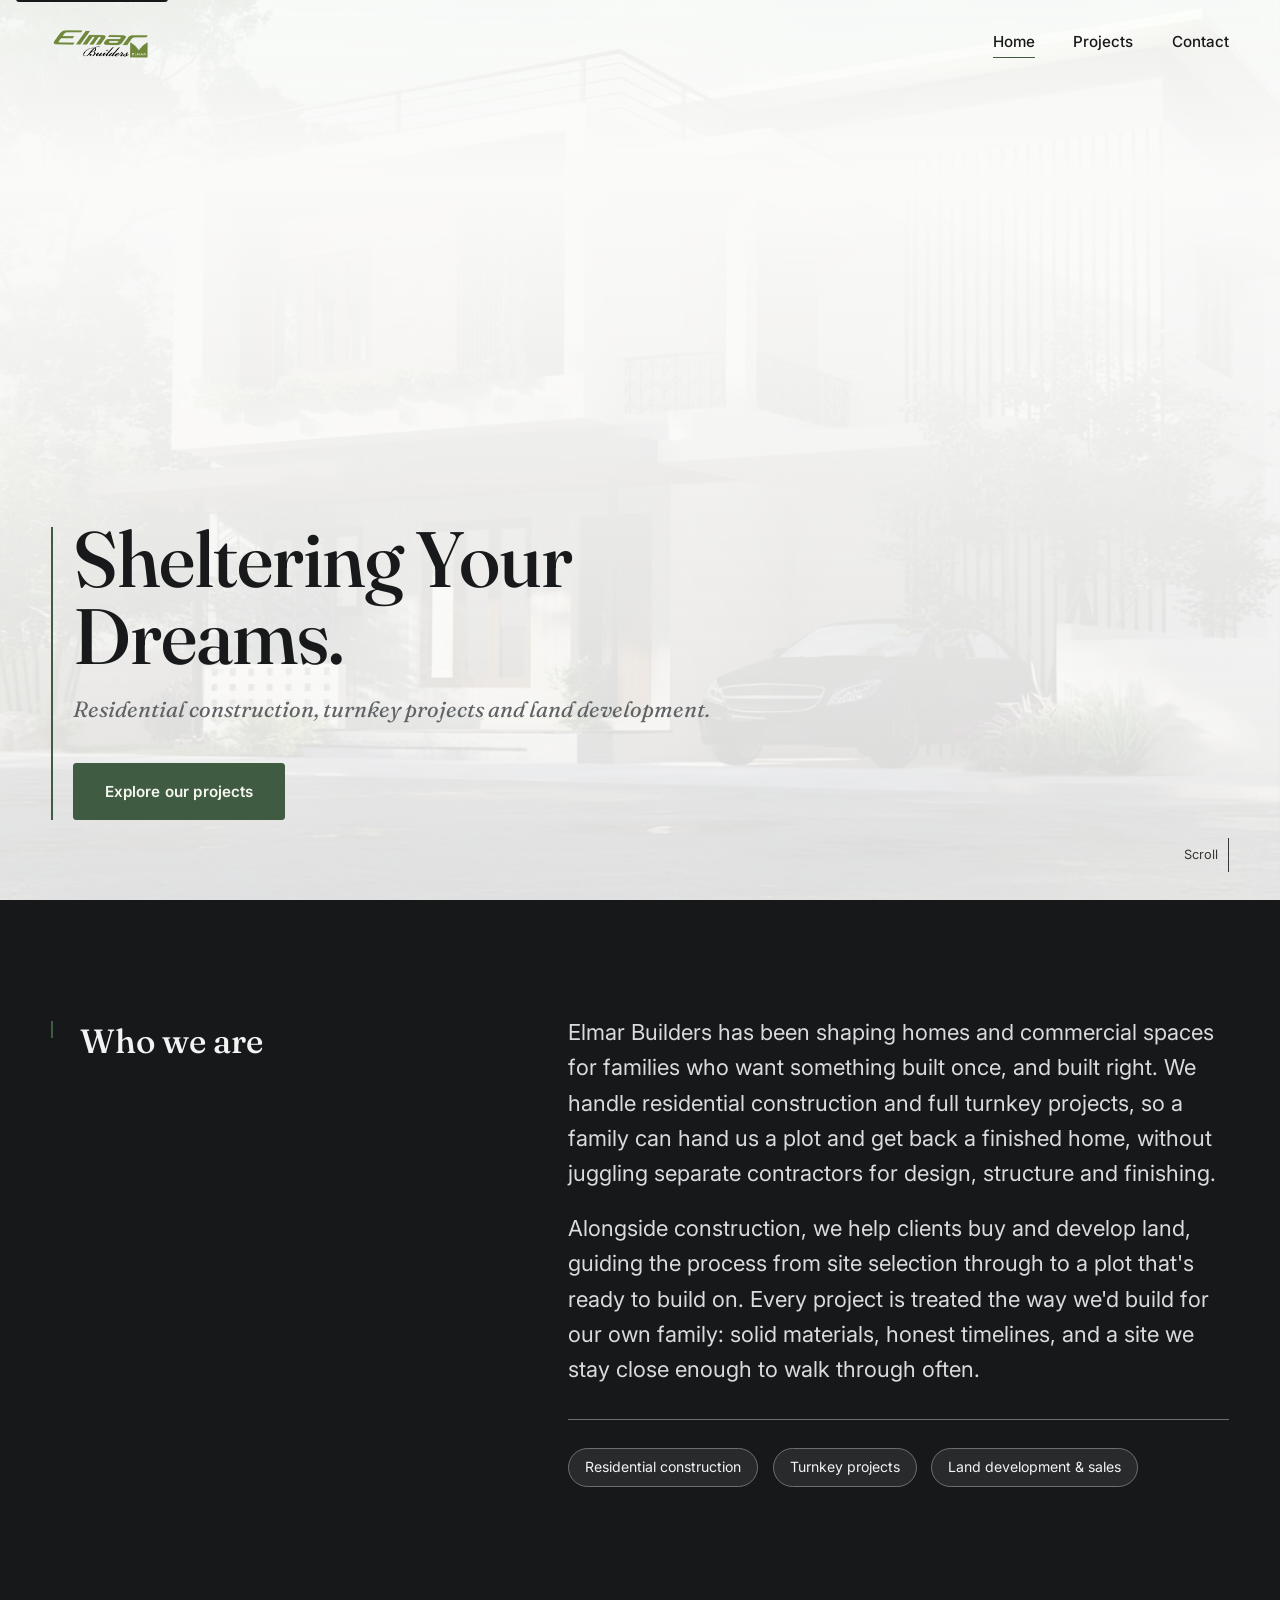
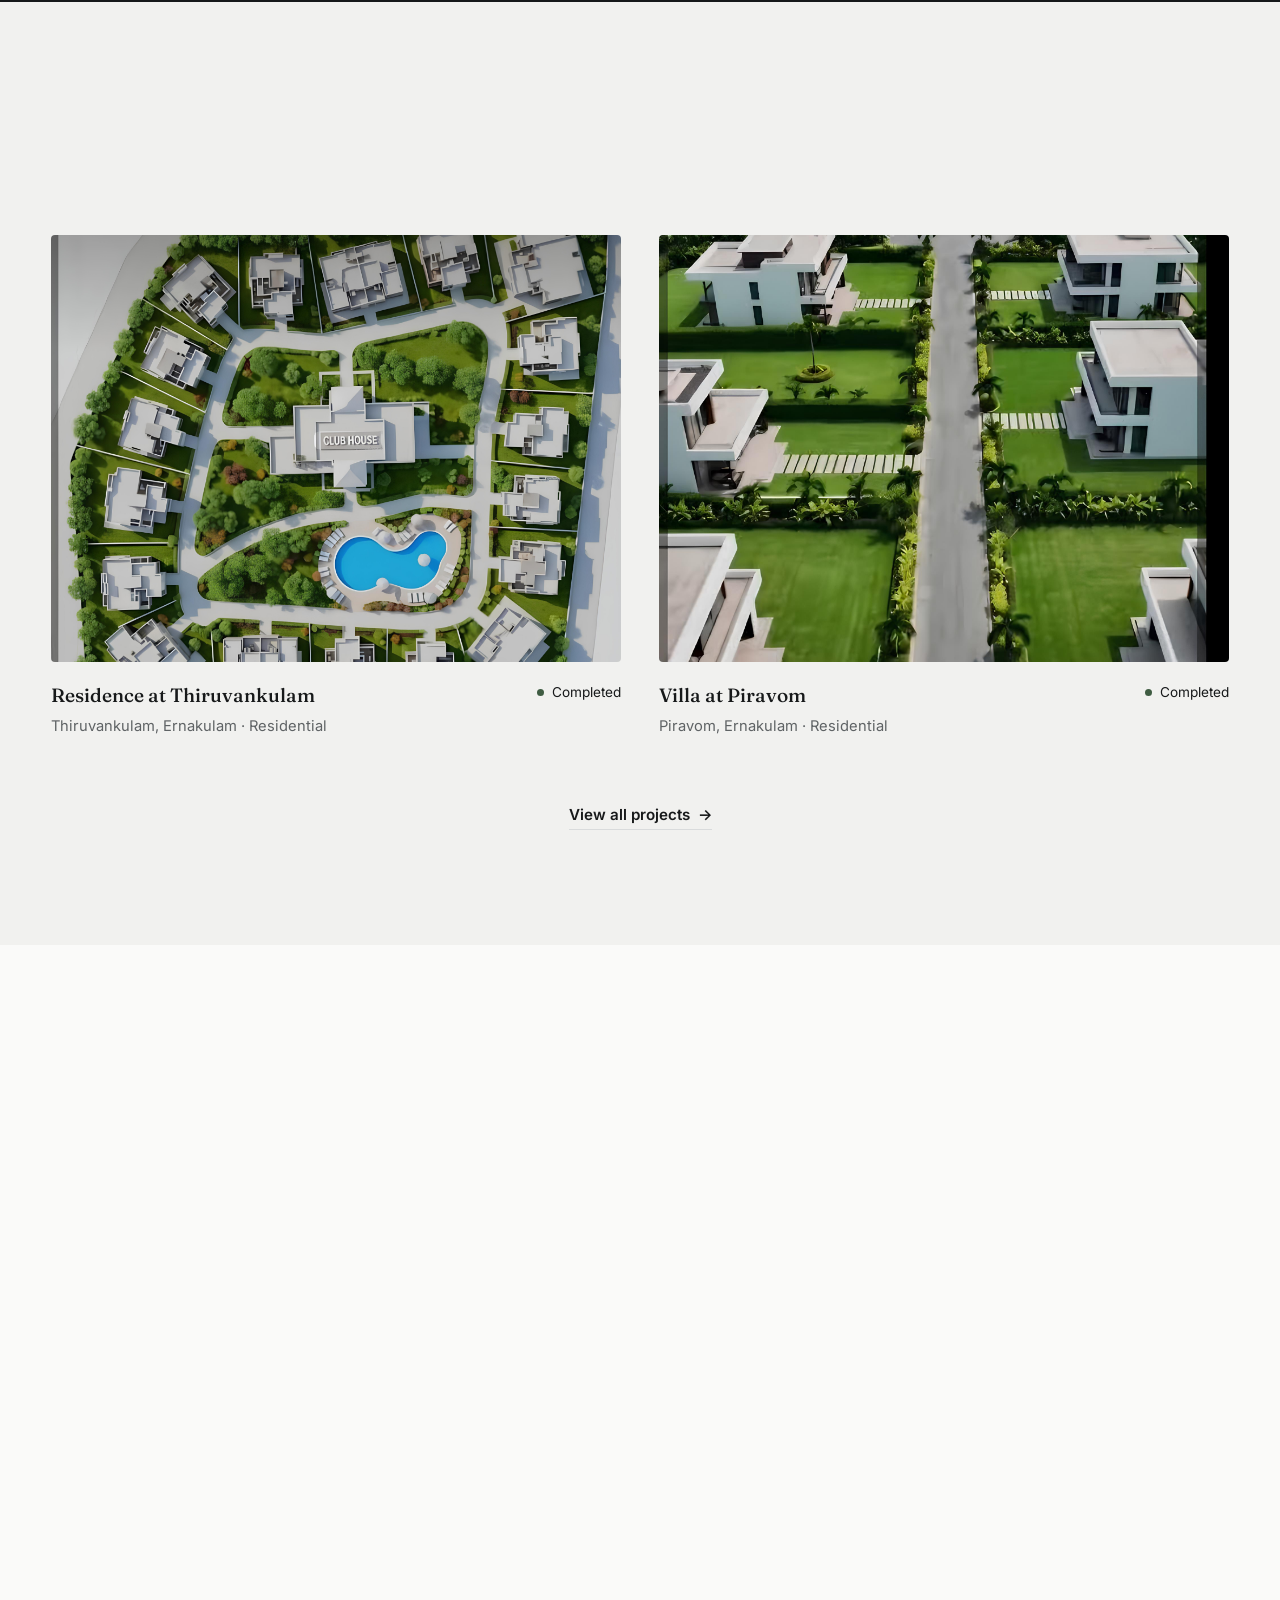
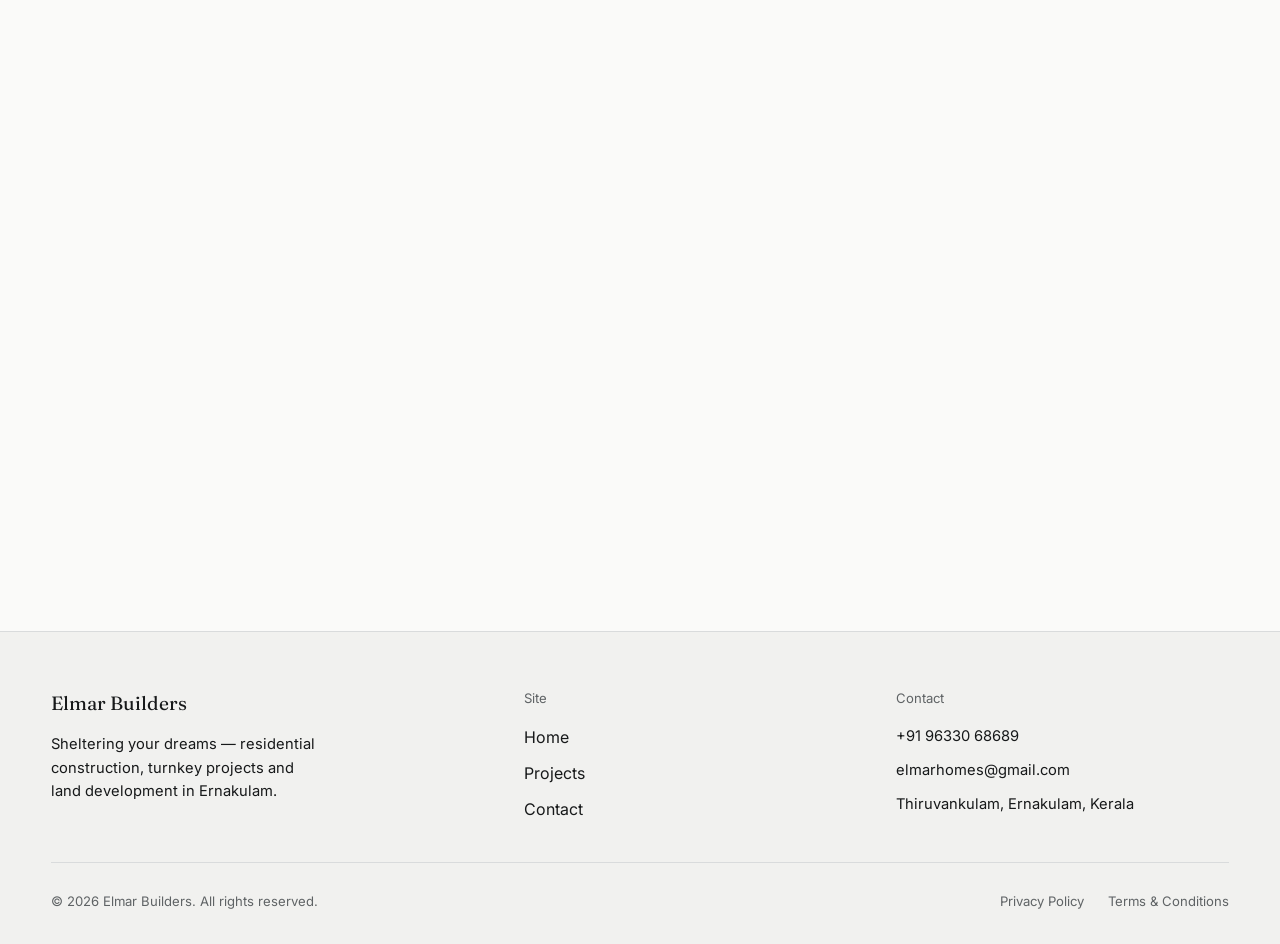
==== program/index.html @ 3931bac2 "automatic back up" ====
<!DOCTYPE html>
<html lang="en">
<head>
<meta charset="UTF-8">
<meta name="viewport" content="width=device-width, initial-scale=1.0">
<title>Elmar Builders — Residential Construction &amp; Land Development, Ernakulam</title>
<meta name="description" content="Elmar Builders designs and builds homes, turnkey projects and land developments around Ernakulam, Kerala. Sheltering your dreams, one project at a time.">
<link rel="canonical" href="https://www.elmarbuilders.com/">

<!-- Open Graph -->
<meta property="og:type" content="website">
<meta property="og:site_name" content="Elmar Builders">
<meta property="og:title" content="Elmar Builders — Residential Construction &amp; Land Development, Ernakulam">
<meta property="og:description" content="Homes, turnkey projects and land development around Ernakulam, Kerala. Sheltering your dreams.">
<meta property="og:image" content="/assets/images/hero/hero-1.jpg">
<meta property="og:url" content="https://www.elmarbuilders.com/">

<link rel="icon" href="/assets/icons/favicon.svg" type="image/svg+xml">
<link rel="apple-touch-icon" href="/assets/icons/favicon.svg">

<link rel="preconnect" href="https://fonts.googleapis.com">
<link rel="preconnect" href="https://fonts.gstatic.com" crossorigin>
<link href="https://fonts.googleapis.com/css2?family=Fraunces:ital,opsz,wght@0,9..144,400;0,9..144,500;0,9..144,600;1,9..144,400;1,9..144,500&family=Inter:wght@400;500;600&display=swap" rel="stylesheet">

<link rel="stylesheet" href="css/style.css">
<script>document.documentElement.classList.add("js");</script>
</head>
<body>

<a class="skip-link" href="#main">Skip to content</a>

<header class="nav" id="siteNav" data-on-image="true">
  <div class="wrap">
    <a class="nav__logo" href="index.html" aria-label="Elmar Builders, home">
      <img src="assets/LOGO-PNG.png" alt="" onerror="this.style.display='none'; this.nextElementSibling.style.display='inline';">
      <span class="nav__logo-fallback" style="display:none;">Elmar Builders</span>
    </a>

    <nav class="nav__links" aria-label="Primary">
      <a href="index.html" aria-current="page">Home</a>
      <a href="projects.html">Projects</a>
      <a href="#contact">Contact</a>
    </nav>

    <button class="nav__toggle" id="navToggle" aria-expanded="false" aria-controls="mobileMenu" aria-label="Open menu">
      <span></span><span></span><span></span>
    </button>
  </div>
</header>

<div class="mobile-menu" id="mobileMenu">
  <nav class="mobile-menu__links" aria-label="Mobile">
    <a href="index.html">Home</a>
    <a href="projects.html">Projects</a>
    <a href="#contact">Contact</a>
  </nav>
  <div class="mobile-menu__contact">
    <span>+91 96330 68689</span>
    <span>elmarhomes@gmail.com</span>
    <span>Thiruvankulam, Ernakulam</span>
  </div>
</div>

<main id="main">

  <section class="hero" id="hero">
    <div class="hero__media">
      <img src="assets/12.jpg" alt="A recently completed Elmar Builders home, exterior view" id="heroImage">
    </div>
    <div class="hero__scrim" aria-hidden="true"></div>

    <div class="hero__content">
      <div class="wrap">
        <div class="hero__row">
          <div class="hero__statement">
            <span class="hero__rule" aria-hidden="true"></span>
            <div>
              <h1 class="hero__headline">Sheltering Your Dreams.</h1>
              <p class="hero__support">Residential construction, turnkey projects and land development.</p>
              <div class="hero__cta" style="margin-top: 2.25rem;">
                <a class="btn btn--primary" href="projects.html">Explore our projects</a>
              </div>
            </div>
          </div>
        </div>
      </div>
    </div>

    <span class="hero__scroll-cue" aria-hidden="true">Scroll</span>
  </section>

  <section class="section section--deep" id="about">
    <div class="wrap about">
      <div class="about__label reveal">
        <span class="section-head__rule" aria-hidden="true"></span>
        <h2>Who we are</h2>
      </div>
      <div class="about__body reveal">
        <p>Elmar Builders has been shaping homes and commercial spaces for families who want something built once, and built right. We handle residential construction and full turnkey projects, so a family can hand us a plot and get back a finished home, without juggling separate contractors for design, structure and finishing.</p>
        <p>Alongside construction, we help clients buy and develop land, guiding the process from site selection through to a plot that's ready to build on. Every project is treated the way we'd build for our own family: solid materials, honest timelines, and a site we stay close enough to walk through often.</p>
        <ul class="about__services">
          <li>Residential construction</li>
          <li>Turnkey projects</li>
          <li>Land development &amp; sales</li>
        </ul>
      </div>
    </div>
  </section>

  <section class="section section--alt" id="featured-projects">
    <div class="wrap">
      <div class="section-head reveal">
        <h2 class="section-title">Our projects</h2>
        <p class="section-kicker">A look at homes projects underway.</p>
      </div>

      <div class="projects-grid" id="featuredProjects">
        <!-- Rendered by js/main.js from js/projects-data.js -->
      </div>

      <div class="projects-foot reveal">
        <a class="link-arrow" href="projects.html">View all projects <span aria-hidden="true">&rarr;</span></a>
      </div>
    </div>
  </section>

  <section class="section" id="team">
    <div class="wrap">
      <div class="section-head reveal">
        <h2 class="section-title">Our team</h2>
        <p class="section-kicker">The people who plan, build and stand behind every project.</p>
      </div>

      <div class="team-grid">
        <div class="team-card reveal">
          <div class="team-card__frame">
            <img src="assets/images/team/founder.jpg" alt="Portrait of the Elmar Builders founder">
          </div>
          <h3 class="team-card__name">Add founder name</h3>
          <p class="team-card__role">Founder &amp; Director</p>
        </div>
        <div class="team-card reveal">
          <div class="team-card__frame">
            <img src="assets/images/team/project-manager.jpg" alt="Portrait of the Elmar Builders project manager">
          </div>
          <h3 class="team-card__name">Add manager name</h3>
          <p class="team-card__role">Project Manager</p>
        </div>
      </div>
    </div>
  </section>

  <section class="section" id="contact">
    <div class="wrap contact">
      <div class="reveal">
        <h2 class="contact__headline">Let's build something together.</h2>
        <p class="contact__lede">Have a project in mind? Tell us about it and we'll get back to you.</p>
        <div class="contact__actions">
          <a class="btn btn--primary" href="tel:+919633068689">Call us</a>
          <a class="btn btn--ghost" href="https://wa.me/919633068689" target="_blank" rel="noopener">WhatsApp</a>
        </div>
      </div>

      <dl class="contact__details reveal">
        <div class="contact__item">
          <dt>Phone</dt>
          <dd><a href="tel:+919633068689">+91 96330 68689</a><br><a href="tel:+919633788278">+91 96337 88278</a></dd>
        </div>
        <div class="contact__item">
          <dt>Email</dt>
          <dd><a href="mailto:elmarhomes@gmail.com">elmarhomes@gmail.com</a></dd>
        </div>
        <div class="contact__item">
          <dt>Office</dt>
          <dd>VI/356 H, 1st Floor, Classic Chambers<br>Thiruvankulam, Ernakulam 682305, Kerala</dd>
        </div>
      </dl>
    </div>
  </section>

</main>

<footer class="footer">
  <div class="wrap">
    <div class="footer__top">
      <div>
        <a class="footer__brand" href="index.html">
          <img src="assets/logo/elmar-builders-logo-light.svg" alt="" onerror="this.style.display='none';">
          Elmar Builders
        </a>
        <p class="footer__tagline">Sheltering your dreams — residential construction, turnkey projects and land development in Ernakulam.</p>
      </div>
      <div>
        <p class="footer__heading">Site</p>
        <nav class="footer__links" aria-label="Footer">
          <a href="index.html">Home</a>
          <a href="projects.html">Projects</a>
          <a href="#contact">Contact</a>
        </nav>
      </div>
      <div>
        <p class="footer__heading">Contact</p>
        <div class="footer__meta">
          <a href="tel:+919633068689">+91 96330 68689</a>
          <a href="mailto:elmarhomes@gmail.com">elmarhomes@gmail.com</a>
          <span>Thiruvankulam, Ernakulam, Kerala</span>
        </div>
      </div>
    </div>

    <div class="footer__bottom">
      <span>&copy; <span id="year">2026</span> Elmar Builders. All rights reserved.</span>
      <div class="footer__legal">
        <a href="#">Privacy Policy</a>
        <a href="#">Terms &amp; Conditions</a>
      </div>
    </div>
  </div>
</footer>

<script src="js/projects-data.js"></script>
<script src="js/main.js"></script>
<script src="js/animations.js"></script>
</body>
</html>
---- program/css/style.css ----
/* ==========================================================================
   Elmar Builders — Stylesheet
   Design tokens: warm-paper / moss-green architectural portfolio
   ========================================================================== */

/* ---- Design tokens ------------------------------------------------------ */
:root {
  /* Colour */
  --paper: #FAFAF9;
  --paper-deep: #F1F1EF;
  --card: #FFFFFF;
  --ink: #17191A;
  --ink-soft: #5F6365;
  --ink-faint: #8A8D8F;
  --moss: #3F5C42;
  --moss-strong: #32492F;
  --moss-deep: #16181A;
  --line: #D9DBDC;
  --line-deep: #3A3D40;

  /* Type */
  --font-display: "Fraunces", "Iowan Old Style", "Palatino Linotype", serif;
  --font-body: "Inter", -apple-system, BlinkMacSystemFont, "Segoe UI", sans-serif;

  /* Type scale (fluid) */
  --step-body: 1rem;
  --step-lg: clamp(1.125rem, 1rem + 0.5vw, 1.375rem);
  --step-h3: clamp(1.5rem, 1.2rem + 1.2vw, 2.1rem);
  --step-h2: clamp(2.1rem, 1.6rem + 2vw, 3.1rem);
  --step-h1: clamp(2.6rem, 1.7rem + 4vw, 5.2rem);

  /* Layout */
  --max-width: 1280px;
  --gutter: clamp(1.5rem, 4vw, 4rem);
  --radius-sm: 3px;
  --radius-md: 4px;

  /* Motion */
  --ease: cubic-bezier(0.22, 0.61, 0.36, 1);
  --dur-fast: 240ms;
  --dur-med: 620ms;
  --dur-slow: 1400ms;
}

/* ---- Reset --------------------------------------------------------------- */
*,
*::before,
*::after { box-sizing: border-box; }

html {
  scroll-behavior: smooth;
  -webkit-text-size-adjust: 100%;
}

body {
  margin: 0;
  background: var(--paper);
  color: var(--ink);
  font-family: var(--font-body);
  font-size: var(--step-body);
  line-height: 1.6;
  -webkit-font-smoothing: antialiased;
}

img { max-width: 100%; display: block; }
a { color: inherit; text-decoration: none; }
ul { margin: 0; padding: 0; list-style: none; }
button { font: inherit; color: inherit; background: none; border: none; cursor: pointer; }
h1, h2, h3, h4, p { margin: 0; }

/* Visible keyboard focus everywhere */
:focus-visible {
  outline: 2px solid var(--moss);
  outline-offset: 3px;
}

/* ---- Layout helpers -------------------------------------------------------- */
.wrap {
  max-width: var(--max-width);
  margin-inline: auto;
  padding-inline: var(--gutter);
}

.section {
  padding-block: clamp(4rem, 9vw, 8rem);
}

.section--tight { padding-block: clamp(3rem, 6vw, 5rem); }
.section--deep { background: var(--moss-deep); color: #F2F3F3; }
.section--alt  { background: var(--paper-deep); }

.section-head {
  display: flex;
  align-items: flex-end;
  justify-content: space-between;
  gap: 2rem;
  margin-bottom: clamp(2.25rem, 5vw, 4rem);
}

.section-head__rule {
  display: inline-block;
  width: 2px;
  height: 1.1em;
  background: var(--moss);
  margin-right: 0.85rem;
  vertical-align: -0.15em;
}

.section-title {
  font-family: var(--font-display);
  font-weight: 500;
  font-size: var(--step-h2);
  line-height: 1.08;
  letter-spacing: -0.01em;
  max-width: 16ch;
}

.section-kicker {
  font-size: 0.9rem;
  color: var(--ink-soft);
  max-width: 34ch;
  padding-top: 0.4rem;
}
.section--deep .section-kicker { color: #C9CCCD; }

.visually-hidden {
  position: absolute;
  width: 1px; height: 1px;
  overflow: hidden;
  clip: rect(0 0 0 0);
  white-space: nowrap;
}

.skip-link {
  position: absolute;
  left: 1rem; top: -3rem;
  background: var(--moss-deep);
  color: #fff;
  padding: 0.75rem 1.25rem;
  border-radius: var(--radius-sm);
  z-index: 200;
  transition: top var(--dur-fast) var(--ease);
}
.skip-link:focus { top: 1rem; }

/* ---- Buttons --------------------------------------------------------------- */
.btn {
  display: inline-flex;
  align-items: center;
  gap: 0.6rem;
  padding: 0.95rem 1.9rem;
  border-radius: var(--radius-sm);
  font-size: 0.95rem;
  font-weight: 600;
  letter-spacing: 0.01em;
  transition: background var(--dur-fast) var(--ease), color var(--dur-fast) var(--ease), border-color var(--dur-fast) var(--ease), transform var(--dur-fast) var(--ease);
}

.btn--primary {
  background: var(--moss);
  color: #F6F7EF;
  border: 1px solid var(--moss);
}
.btn--primary:hover { background: var(--moss-strong); border-color: var(--moss-strong); }

.btn--ghost {
  background: transparent;
  color: inherit;
  border: 1px solid currentColor;
}
.btn--ghost:hover { background: var(--ink); color: var(--paper); border-color: var(--ink); }

.section--deep .btn--ghost:hover { background: #F2F3F3; color: var(--moss-deep); border-color: #F2F3F3; }

.link-arrow {
  display: inline-flex;
  align-items: center;
  gap: 0.5rem;
  font-weight: 600;
  font-size: 0.95rem;
  padding-bottom: 2px;
  border-bottom: 1px solid var(--line);
  transition: border-color var(--dur-fast) var(--ease), gap var(--dur-fast) var(--ease);
}
.link-arrow:hover { border-color: var(--moss); gap: 0.75rem; }
.section--deep .link-arrow { border-color: #697074; color: #F2F3F3; }
.section--deep .link-arrow:hover { border-color: var(--moss); }

/* ---- Navigation ------------------------------------------------------------- */
.nav {
  position: fixed;
  top: 0; left: 0; right: 0;
  z-index: 100;
  padding-block: 1.5rem;
  transition: padding var(--dur-fast) var(--ease), background var(--dur-fast) var(--ease), box-shadow var(--dur-fast) var(--ease), backdrop-filter var(--dur-fast) var(--ease);
}

.nav .wrap {
  display: flex;
  align-items: center;
  justify-content: space-between;
}

.nav.is-scrolled {
  padding-block: 1rem;
  background: rgba(250, 250, 249, 0.86);
  backdrop-filter: blur(10px);
  -webkit-backdrop-filter: blur(10px);
  box-shadow: 0 1px 0 var(--line);
}

/* Home hero uses a transparent-on-dark nav until scrolled */
.nav[data-on-image="true"]:not(.is-scrolled) { color: var(--ink); }

.nav__logo {
  display: flex;
  align-items: center;
  gap: 0.6rem;
  font-family: var(--font-display);
  font-size: 1.25rem;
  font-weight: 600;
}
.nav__logo img { height: 40px; width: auto; }
.nav__logo-fallback {
  font-family: var(--font-display);
  font-size: 1.3rem;
}

.nav__links {
  display: flex;
  align-items: center;
  gap: clamp(1.5rem, 3vw, 2.75rem);
}

.nav__links a {
  font-size: 0.95rem;
  font-weight: 500;
  position: relative;
  padding-bottom: 4px;
}
.nav__links a::after {
  content: "";
  position: absolute;
  left: 0; right: 100%;
  bottom: 0;
  height: 1px;
  background: var(--moss);
  transition: right var(--dur-fast) var(--ease);
}
.nav__links a:hover::after,
.nav__links a[aria-current="page"]::after { right: 0; }

.nav__cta { display: none; }

.nav__toggle {
  display: none;
  flex-direction: column;
  justify-content: center;
  gap: 5px;
  width: 32px;
  height: 32px;
}
.nav__toggle span {
  display: block;
  height: 2px;
  width: 100%;
  background: currentColor;
  transition: transform var(--dur-fast) var(--ease), opacity var(--dur-fast) var(--ease);
}
.nav__toggle[aria-expanded="true"] span:nth-child(1) { transform: translateY(7px) rotate(45deg); }
.nav__toggle[aria-expanded="true"] span:nth-child(2) { opacity: 0; }
.nav__toggle[aria-expanded="true"] span:nth-child(3) { transform: translateY(-7px) rotate(-45deg); }

.mobile-menu {
  position: fixed;
  inset: 0;
  background: var(--paper);
  z-index: 99;
  display: flex;
  flex-direction: column;
  padding: 6rem var(--gutter) 3rem;
  transform: translateY(-100%);
  transition: transform var(--dur-med) var(--ease);
}
.mobile-menu.is-open { transform: translateY(0); }

.mobile-menu__links {
  display: flex;
  flex-direction: column;
  gap: 0.5rem;
  margin-top: 2rem;
}
.mobile-menu__links a {
  font-family: var(--font-display);
  font-size: clamp(2rem, 9vw, 2.75rem);
  padding-block: 0.5rem;
  border-bottom: 1px solid var(--line);
}

.mobile-menu__contact {
  margin-top: auto;
  color: var(--ink-soft);
  font-size: 0.95rem;
  display: flex;
  flex-direction: column;
  gap: 0.35rem;
}

/* ---- Hero -------------------------------------------------------------------- */
.hero {
  position: relative;
  min-height: 100vh;
  min-height: 100svh;
  display: flex;
  align-items: flex-end;
  overflow: hidden;
  background: var(--moss-deep);
}

.hero__media {
  position: absolute;
  inset: 0;
  overflow: hidden;
}

.hero__media img {
  width: 100%;
  height: 100%;
  object-fit: cover;
  animation: hero-zoom 1.8s var(--ease) forwards;
}

@keyframes hero-zoom {
  from { transform: scale(1.12); }
  to { transform: scale(1); }
}

.hero__scrim {
  position: absolute;
  inset: 0;
  background: linear-gradient(180deg, rgba(253, 255, 251, 0.932) 0%, rgb(250, 250, 249) 20%, rgba(250, 250, 249, 0.86) 100%);
}

.hero__content {
  position: relative;
  z-index: 2;
  color: var(--ink);
  width: 100%;
  padding-block: clamp(3rem, 8vw, 5rem);
}

.hero__row {
  display: flex;
  align-items: flex-end;
  justify-content: space-between;
  gap: 3rem;
  flex-wrap: wrap;
}

.hero__statement {
  display: flex;
  gap: 1.25rem;
  max-width: 42rem;
}

.hero__rule {
  flex: none;
  width: 2px;
  background: var(--moss);
  margin-top: 0.4em;
  transform-origin: top;
  animation: hero-rule 900ms var(--ease) both;
}

.hero__headline {
  font-family: var(--font-display);
  font-weight: 500;
  font-size: var(--step-h1);
  line-height: 0.98;
  letter-spacing: -0.015em;
  animation: hero-rise 900ms var(--ease) 160ms both;
}

.hero__support {
  font-family: var(--font-display);
  font-style: italic;
  font-size: var(--step-lg);
  color: var(--ink-soft);
  margin-top: 1.1rem;
  animation: hero-rise 900ms var(--ease) 360ms both;
}

.hero__cta {
  animation: hero-rise 900ms var(--ease) 560ms both;
}

@keyframes hero-rule {
  from { opacity: 0; transform: scaleY(0); }
  to { opacity: 1; transform: scaleY(1); }
}

@keyframes hero-rise {
  from { opacity: 0; transform: translateY(24px); }
  to { opacity: 1; transform: translateY(0); }
}

.hero__scroll-cue {
  position: absolute;
  bottom: 1.75rem;
  right: var(--gutter);
  z-index: 2;
  color: var(--ink);
  font-size: 0.8rem;
  display: flex;
  align-items: center;
  gap: 0.6rem;
  opacity: 0.85;
}
.hero__scroll-cue::after {
  content: "";
  width: 1px;
  height: 34px;
  background: currentColor;
  animation: cue-travel 2.2s var(--ease) infinite;
}
@keyframes cue-travel {
  0% { transform: scaleY(0); transform-origin: top; opacity: 0.2; }
  50% { transform: scaleY(1); transform-origin: top; opacity: 1; }
  51% { transform-origin: bottom; }
  100% { transform: scaleY(0); transform-origin: bottom; opacity: 0.2; }
}

/* ---- Reveal-on-scroll ----------------------------------------------------
   Gated behind a `.js` class added by an inline script in <head>, so content
   is fully visible by default and only animates in when JavaScript (and
   therefore the IntersectionObserver driving it) is actually available. */
.js .reveal {
  opacity: 0;
  transform: translateY(24px);
  transition: opacity var(--dur-med) var(--ease), transform var(--dur-med) var(--ease);
}
.js .reveal.is-visible { opacity: 1; transform: translateY(0); }

/* ---- Who we are ------------------------------------------------------------ */
.about {
  display: grid;
  grid-template-columns: minmax(0, 0.8fr) minmax(0, 1.2fr);
  gap: clamp(2rem, 6vw, 5rem);
  align-items: start;
}

.about__label {
  display: flex;
  align-items: flex-start;
  gap: 0.85rem;
}
.about__label .section-head__rule { margin-top: 0.35em; }
.about__label h2 {
  font-family: var(--font-display);
  font-weight: 500;
  font-size: var(--step-h3);
}

.about__body p {
  max-width: 58ch;
  color: #D9DBDC;
  font-size: var(--step-lg);
}
.about__body p + p { margin-top: 1.25rem; }

.about__services {
  display: flex;
  flex-wrap: wrap;
  gap: 0.6rem 0.9rem;
  margin-top: 2rem;
  padding-top: 1.75rem;
  border-top: 1px solid #697074;
}
.about__services li {
  font-size: 0.88rem;
  color: #F2F3F3;
  background: rgba(255, 255, 255, 0.08);
  border: 1px solid #697074;
  border-radius: 999px;
  padding: 0.45rem 1rem;
}

.about__more { margin-top: 2rem; }

/* ---- Project cards --------------------------------------------------------- */
.projects-grid {
  display: grid;
  grid-template-columns: repeat(2, minmax(0, 1fr));
  gap: clamp(1.5rem, 3vw, 2.5rem);
}

.project-card__frame {
  position: relative;
  overflow: hidden;
  border-radius: var(--radius-md);
  aspect-ratio: 4 / 3;
  background: var(--paper-deep);
}
.project-card__frame img {
  width: 100%;
  height: 100%;
  object-fit: cover;
  transition: transform 900ms var(--ease);
}
.project-card:hover .project-card__frame img,
.project-card:focus-within .project-card__frame img { transform: scale(1.045); }

.project-card__info {
  margin-top: 1.1rem;
  display: flex;
  align-items: flex-start;
  justify-content: space-between;
  gap: 1rem;
}

.project-card__name {
  font-family: var(--font-display);
  font-size: 1.2rem;
  font-weight: 500;
  transition: color var(--dur-fast) var(--ease);
}
.project-card:hover .project-card__name { color: var(--moss); }

.project-card__meta {
  color: var(--ink-soft);
  font-size: 0.92rem;
  margin-top: 0.3rem;
}

.status {
  display: inline-flex;
  align-items: center;
  gap: 0.5rem;
  font-size: 0.85rem;
  white-space: nowrap;
  padding-top: 0.15rem;
}
.status::before {
  content: "";
  width: 7px;
  height: 7px;
  border-radius: 50%;
  background: var(--moss);
}
.status--progress::before { background: #A9762F; }

.projects-foot {
  display: flex;
  justify-content: center;
  margin-top: clamp(2.5rem, 5vw, 4rem);
}

/* ---- Team -------------------------------------------------------------------- */
.team-grid {
  display: grid;
  grid-template-columns: repeat(2, minmax(0, 1fr));
  gap: clamp(1.5rem, 4vw, 3rem);
  max-width: 44rem;
}

.team-card__frame {
  aspect-ratio: 1 / 1;
  overflow: hidden;
  border-radius: var(--radius-md);
  background: var(--paper-deep);
}
.team-card__frame img { width: 100%; height: 100%; object-fit: cover; }

.team-card__name {
  font-family: var(--font-display);
  font-size: 1.15rem;
  margin-top: 1.1rem;
}
.team-card__role {
  color: var(--ink-soft);
  font-size: 0.9rem;
  margin-top: 0.2rem;
}

/* ---- Contact ------------------------------------------------------------- */
.contact {
  display: grid;
  grid-template-columns: minmax(0, 1.1fr) minmax(0, 0.9fr);
  gap: clamp(2.5rem, 6vw, 5rem);
  align-items: start;
}

.contact__headline {
  font-family: var(--font-display);
  font-weight: 500;
  font-size: var(--step-h2);
  line-height: 1.06;
  letter-spacing: -0.01em;
}

.contact__lede {
  color: var(--ink-soft);
  font-size: var(--step-lg);
  margin-top: 1.25rem;
  max-width: 34ch;
}

.contact__actions {
  display: flex;
  flex-wrap: wrap;
  gap: 1rem;
  margin-top: 2.25rem;
}

.contact__details {
  display: grid;
  gap: 1.75rem;
}

.contact__item dt {
  font-size: 0.82rem;
  color: var(--ink-soft);
}
.contact__item dd {
  margin: 0.3rem 0 0;
  font-size: 1.1rem;
}
.contact__item a:hover { color: var(--moss); text-decoration: underline; text-underline-offset: 3px; }

/* ---- Footer ------------------------------------------------------------------ */
.footer {
  background: var(--paper-deep);
  color: var(--ink);
  padding-block: clamp(2.5rem, 5vw, 3.5rem) 2rem;
  border-top: 1px solid var(--line);
}

.footer__top {
  display: grid;
  grid-template-columns: 1.3fr 1fr 1fr;
  gap: 2.5rem;
  padding-bottom: 2.5rem;
}

.footer__brand {
  display: flex;
  align-items: center;
  gap: 0.6rem;
  font-family: var(--font-display);
  color: var(--ink);
  font-size: 1.2rem;
}
.footer__brand img { height: 30px; width: auto; }

.footer__tagline {
  margin-top: 0.9rem;
  max-width: 30ch;
  font-size: 0.92rem;
}

.footer__heading {
  font-size: 0.82rem;
  color: var(--ink-soft);
  margin-bottom: 1rem;
}

.footer__links { display: grid; gap: 0.65rem; }
.footer__links a:hover { color: var(--moss); }

.footer__meta {
  display: grid;
  gap: 0.65rem;
  font-size: 0.92rem;
}

.footer__bottom {
  display: flex;
  flex-wrap: wrap;
  justify-content: space-between;
  gap: 1rem;
  padding-top: 1.75rem;
  border-top: 1px solid var(--line);
  font-size: 0.82rem;
  color: var(--ink-soft);
}
.footer__legal { display: flex; gap: 1.5rem; }
.footer__legal a:hover { color: var(--moss); }

/* ---- Page header (Projects page) ------------------------------------------ */
.page-header {
  padding-block: clamp(7.5rem, 16vw, 11rem) clamp(3rem, 6vw, 4.5rem);
}
.page-header__title {
  font-family: var(--font-display);
  font-weight: 500;
  font-size: var(--step-h1);
  line-height: 0.98;
  letter-spacing: -0.01em;
  max-width: 16ch;
}
.page-header__lede {
  color: var(--ink-soft);
  font-size: var(--step-lg);
  margin-top: 1.25rem;
  max-width: 42ch;
}

.projects-grid--four { grid-template-columns: repeat(2, minmax(0, 1fr)); }

/* ---- Responsive ----------------------------------------------------------- */
@media (max-width: 1024px) {
  .about { grid-template-columns: 1fr; }
  .contact { grid-template-columns: 1fr; }
  .footer__top { grid-template-columns: 1fr 1fr; }
}

@media (max-width: 768px) {
  .nav__links, .nav__cta { display: none; }
  .nav__toggle { display: flex; }

  .projects-grid,
  .projects-grid--four,
  .team-grid {
    grid-template-columns: 1fr;
    max-width: none;
  }

  .section-head { flex-direction: column; align-items: flex-start; gap: 0.75rem; }

  .hero__row { flex-direction: column; align-items: flex-start; }
  .hero__statement { gap: 1rem; }

  .footer__top { grid-template-columns: 1fr; gap: 2rem; }
  .footer__bottom { flex-direction: column; align-items: flex-start; }

  .about__services li { font-size: 0.82rem; }
}

@media (max-width: 480px) {
  .wrap { padding-inline: 1.25rem; }
  .hero__rule { display: none; }
}

/* ---- Reduced motion --------------------------------------------------------- */
@media (prefers-reduced-motion: reduce) {
  html { scroll-behavior: auto; }

  .js .reveal {
    opacity: 1;
    transform: none;
    transition: none;
  }

  .hero__media img,
  .hero__rule,
  .hero__headline,
  .hero__support,
  .hero__cta {
    animation: none !important;
    transform: none !important;
    opacity: 1 !important;
  }

  .project-card__frame img { transition: none; }
  .project-card:hover .project-card__frame img { transform: none; }

  .hero__scroll-cue::after { animation: none; }

  .mobile-menu { transition: none; }
}
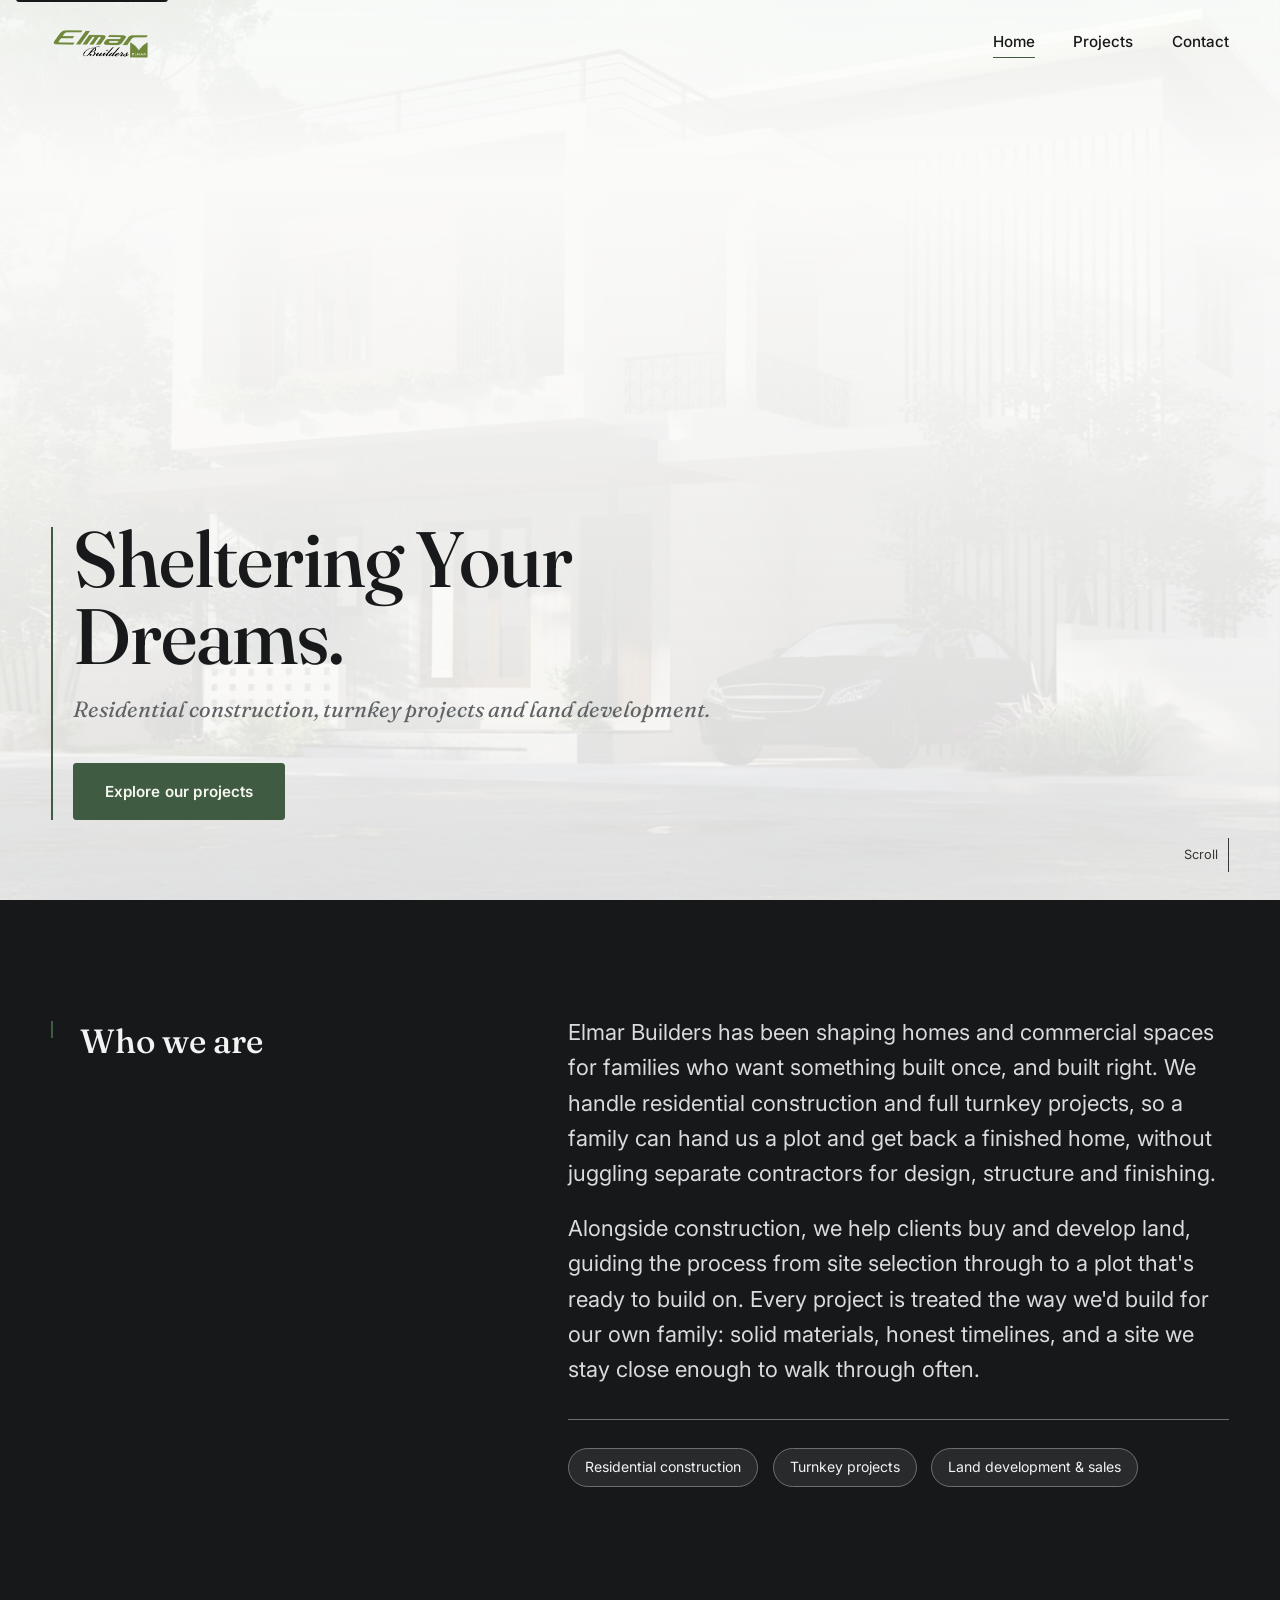
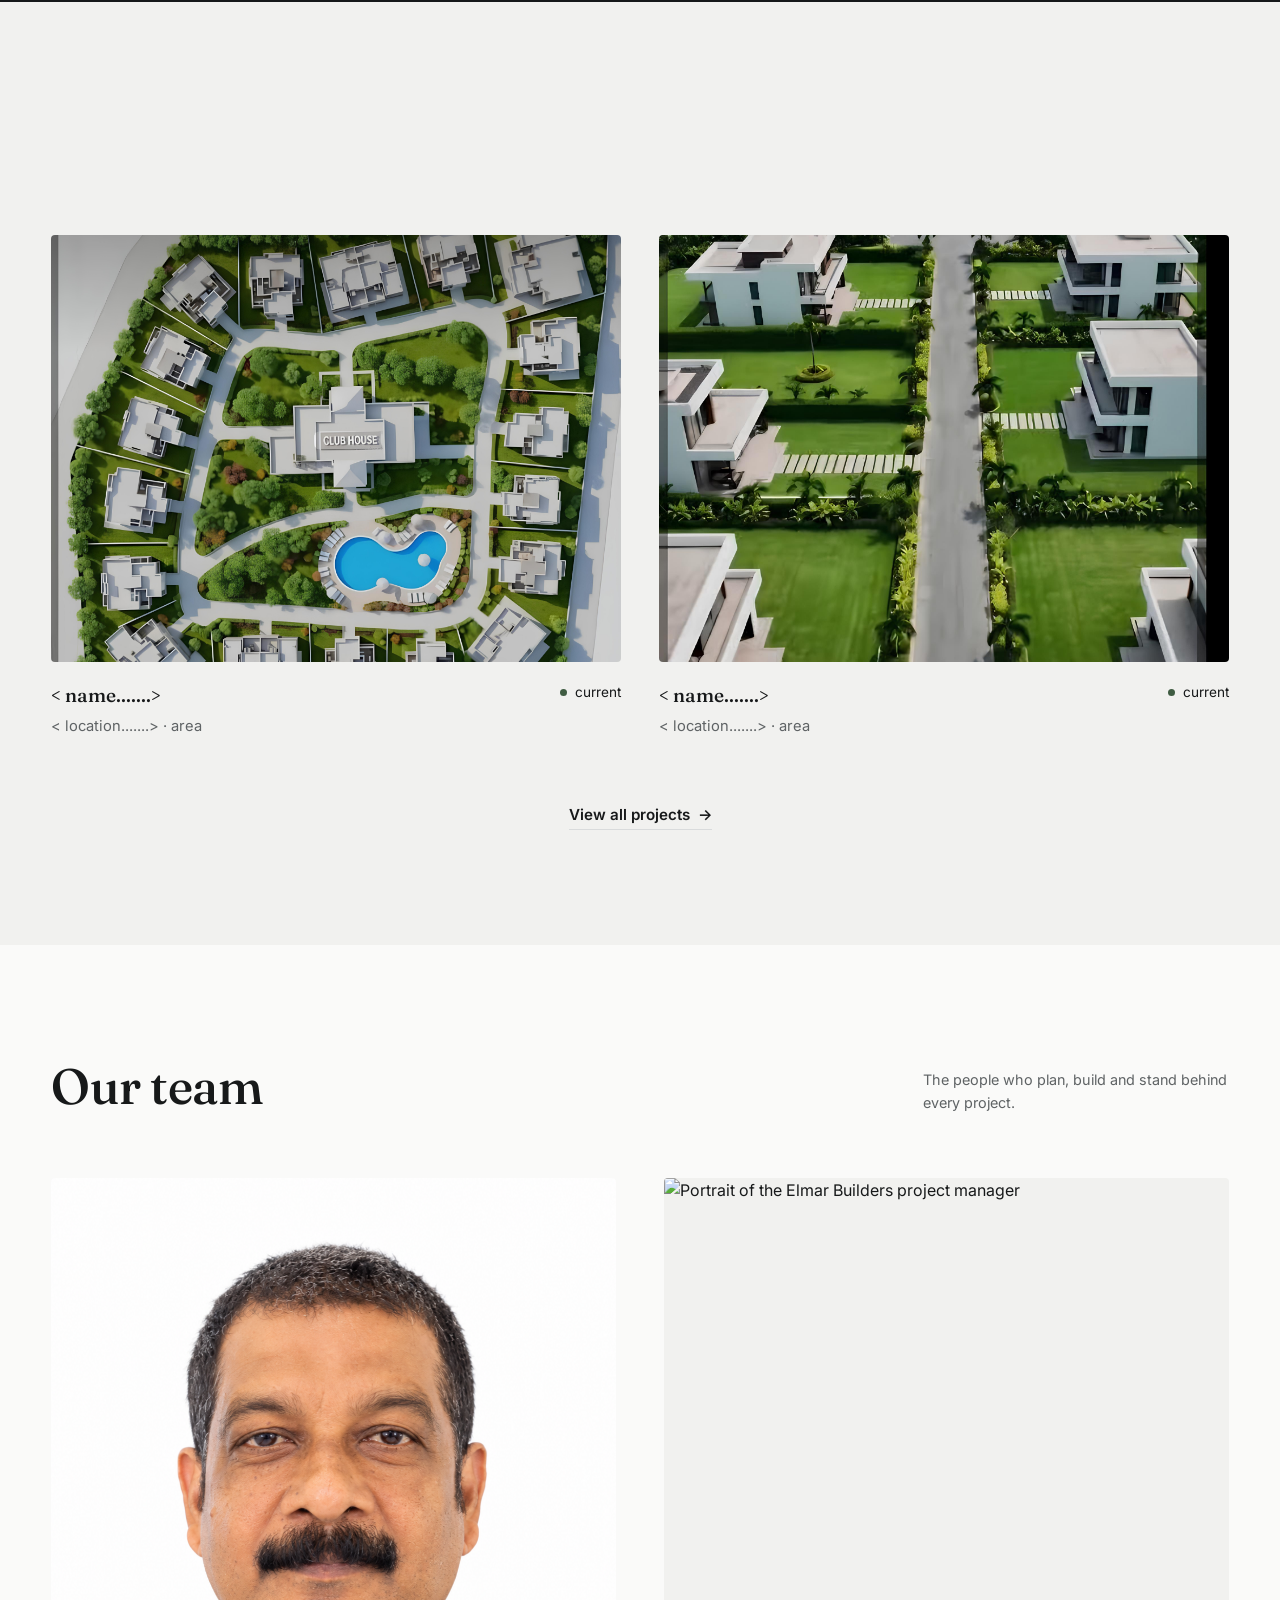
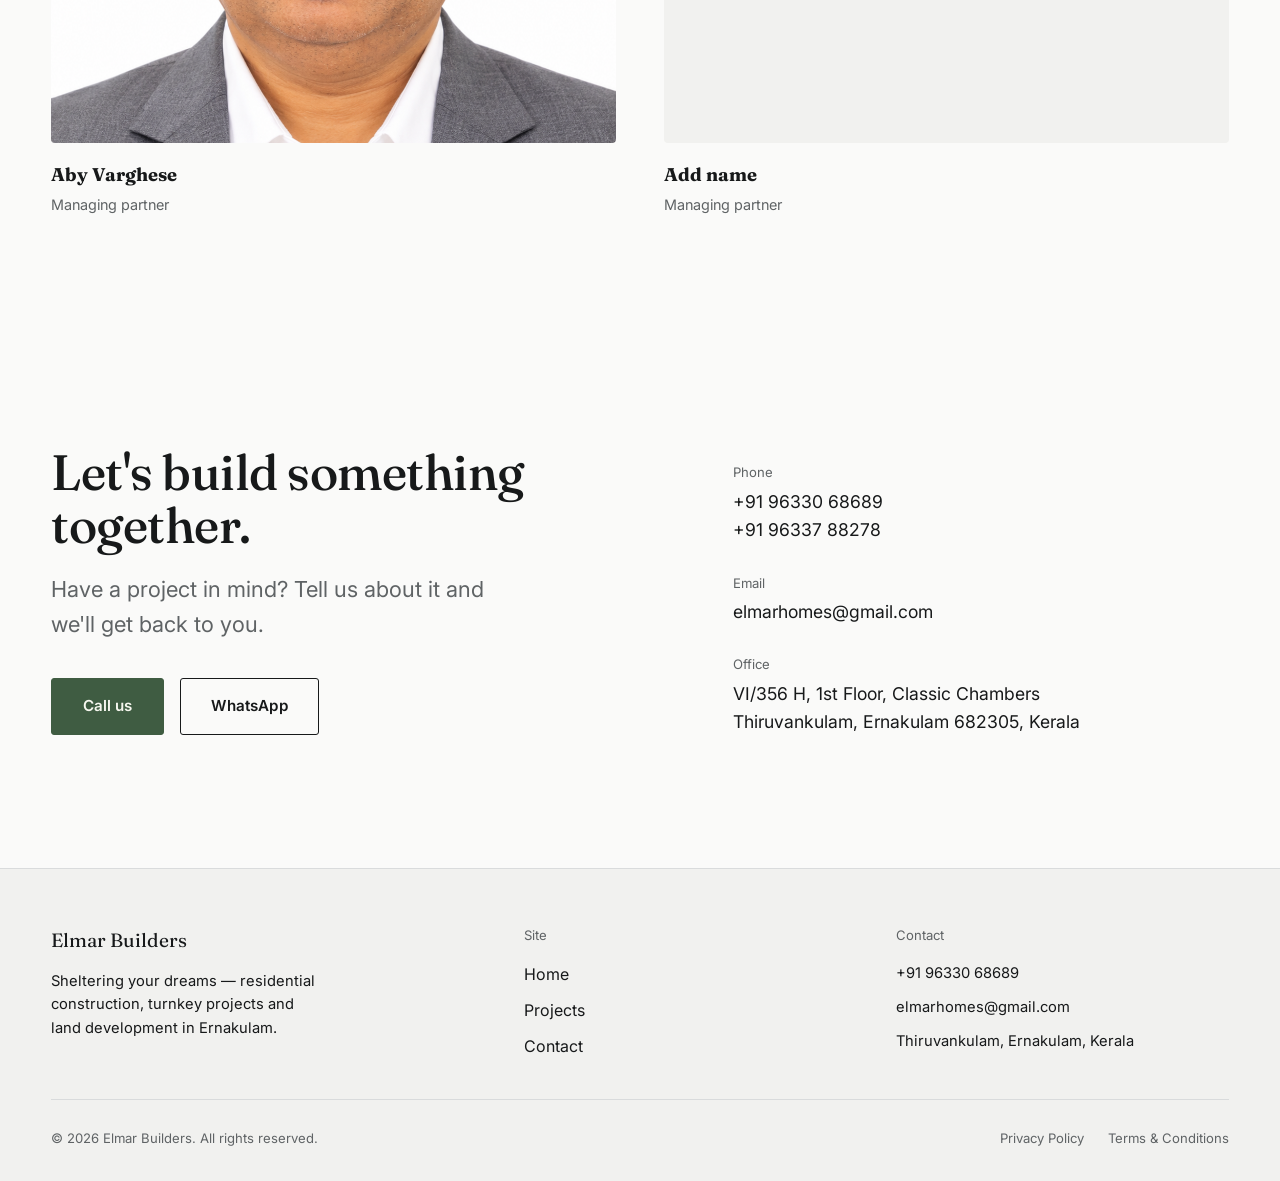
==== commit d9760421: "automatic back up" ====
--- a/program/index.html
+++ b/program/index.html
@@ -110,7 +110,7 @@
   <section class="section section--alt" id="featured-projects">
     <div class="wrap">
       <div class="section-head reveal">
-        <h2 class="section-title">Our projects</h2>
+        <h2 class="section-title">Current Projects</h2>
         <p class="section-kicker">A look at homes projects underway.</p>
       </div>
 
@@ -134,17 +134,17 @@
       <div class="team-grid">
         <div class="team-card reveal">
           <div class="team-card__frame">
-            <img src="assets/images/team/founder.jpg" alt="Portrait of the Elmar Builders founder">
+            <img src="assets/team1crop.png" alt="Portrait of the Elmar Builders founder">
           </div>
-          <h3 class="team-card__name">Add founder name</h3>
-          <p class="team-card__role">Founder &amp; Director</p>
+          <h3 class="team-card__name">Aby Varghese</h3>
+          <p class="team-card__role">Managing partner</p>
         </div>
         <div class="team-card reveal">
           <div class="team-card__frame">
             <img src="assets/images/team/project-manager.jpg" alt="Portrait of the Elmar Builders project manager">
           </div>
-          <h3 class="team-card__name">Add manager name</h3>
-          <p class="team-card__role">Project Manager</p>
+          <h3 class="team-card__name">Add  name</h3>
+          <p class="team-card__role">Managing partner</p>
         </div>
       </div>
     </div>
@@ -190,7 +190,7 @@
         </a>
         <p class="footer__tagline">Sheltering your dreams — residential construction, turnkey projects and land development in Ernakulam.</p>
       </div>
-      <div>
+     <div>
         <p class="footer__heading">Site</p>
         <nav class="footer__links" aria-label="Footer">
           <a href="index.html">Home</a>
--- a/program/css/style.css
+++ b/program/css/style.css
@@ -560,7 +560,7 @@
   display: grid;
   grid-template-columns: repeat(2, minmax(0, 1fr));
   gap: clamp(1.5rem, 4vw, 3rem);
-  max-width: 44rem;
+  max-width: 40 rem;
 }
 
 .team-card__frame {
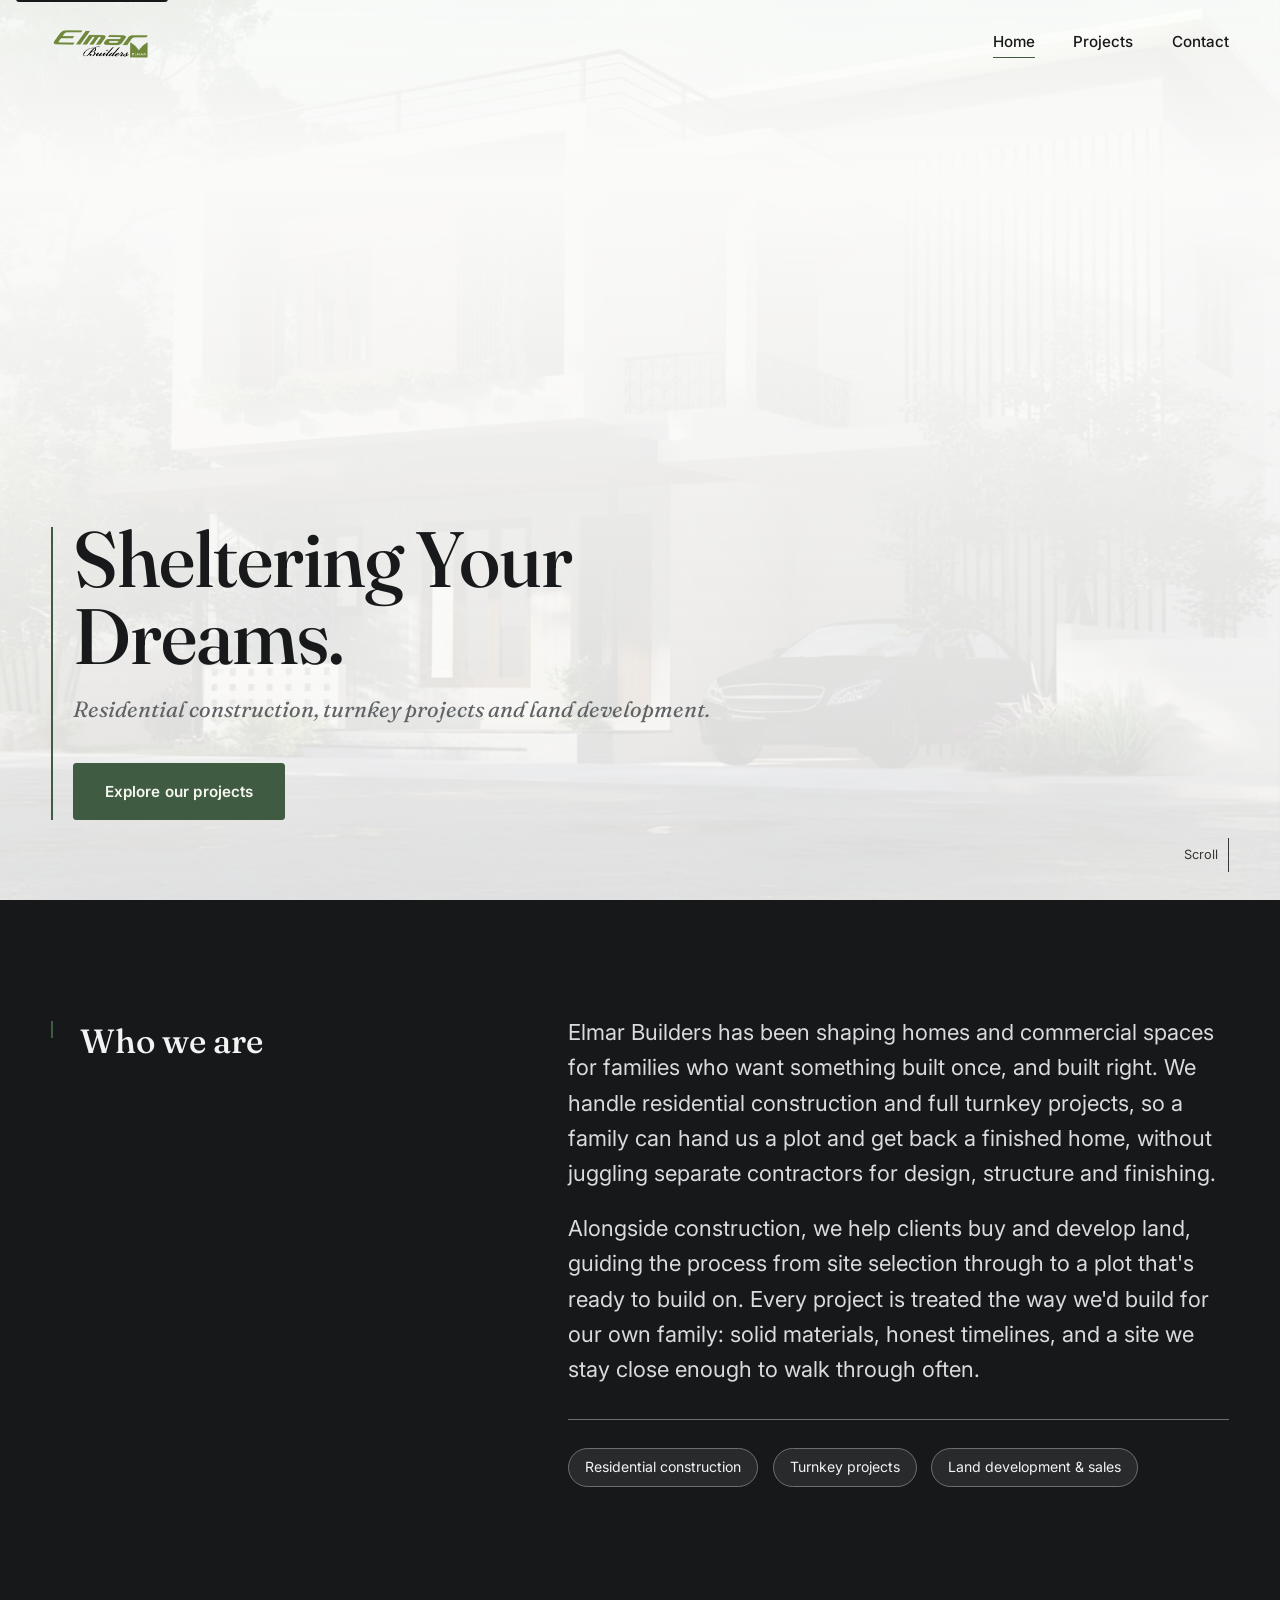
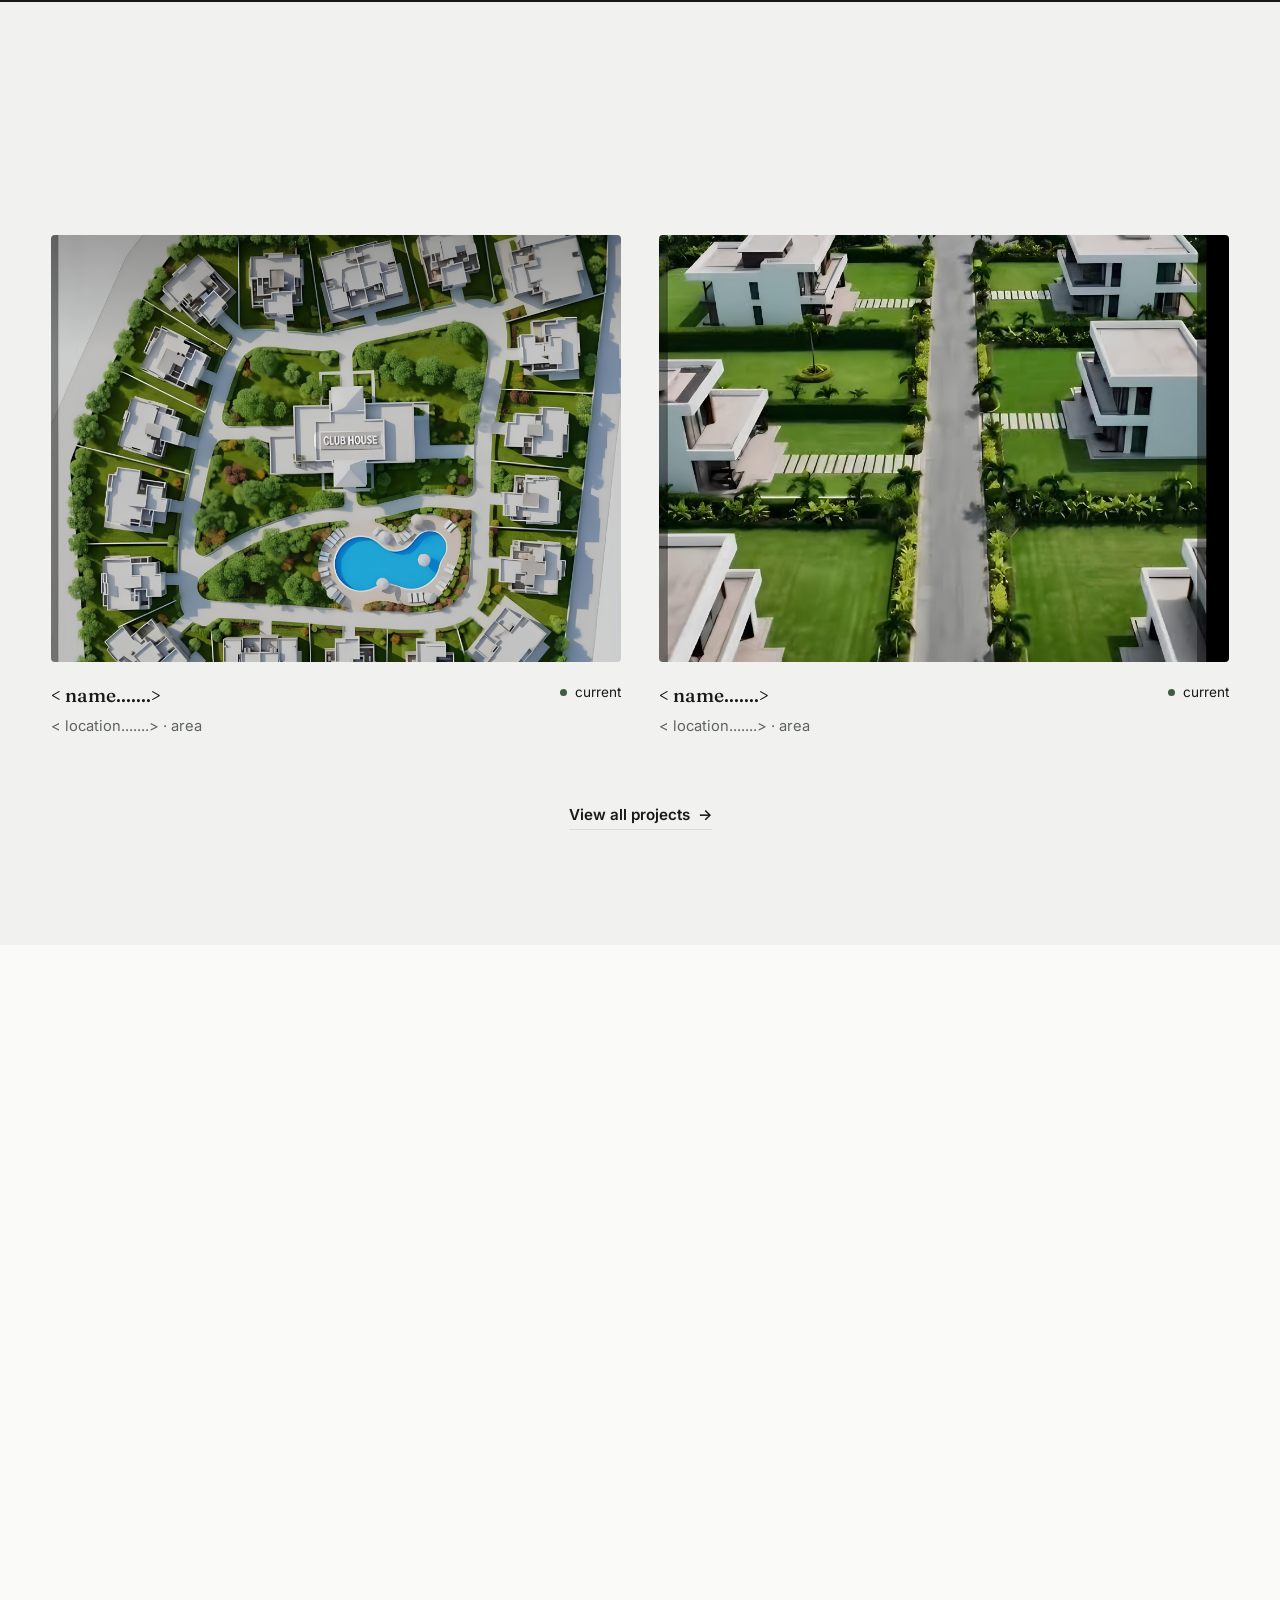
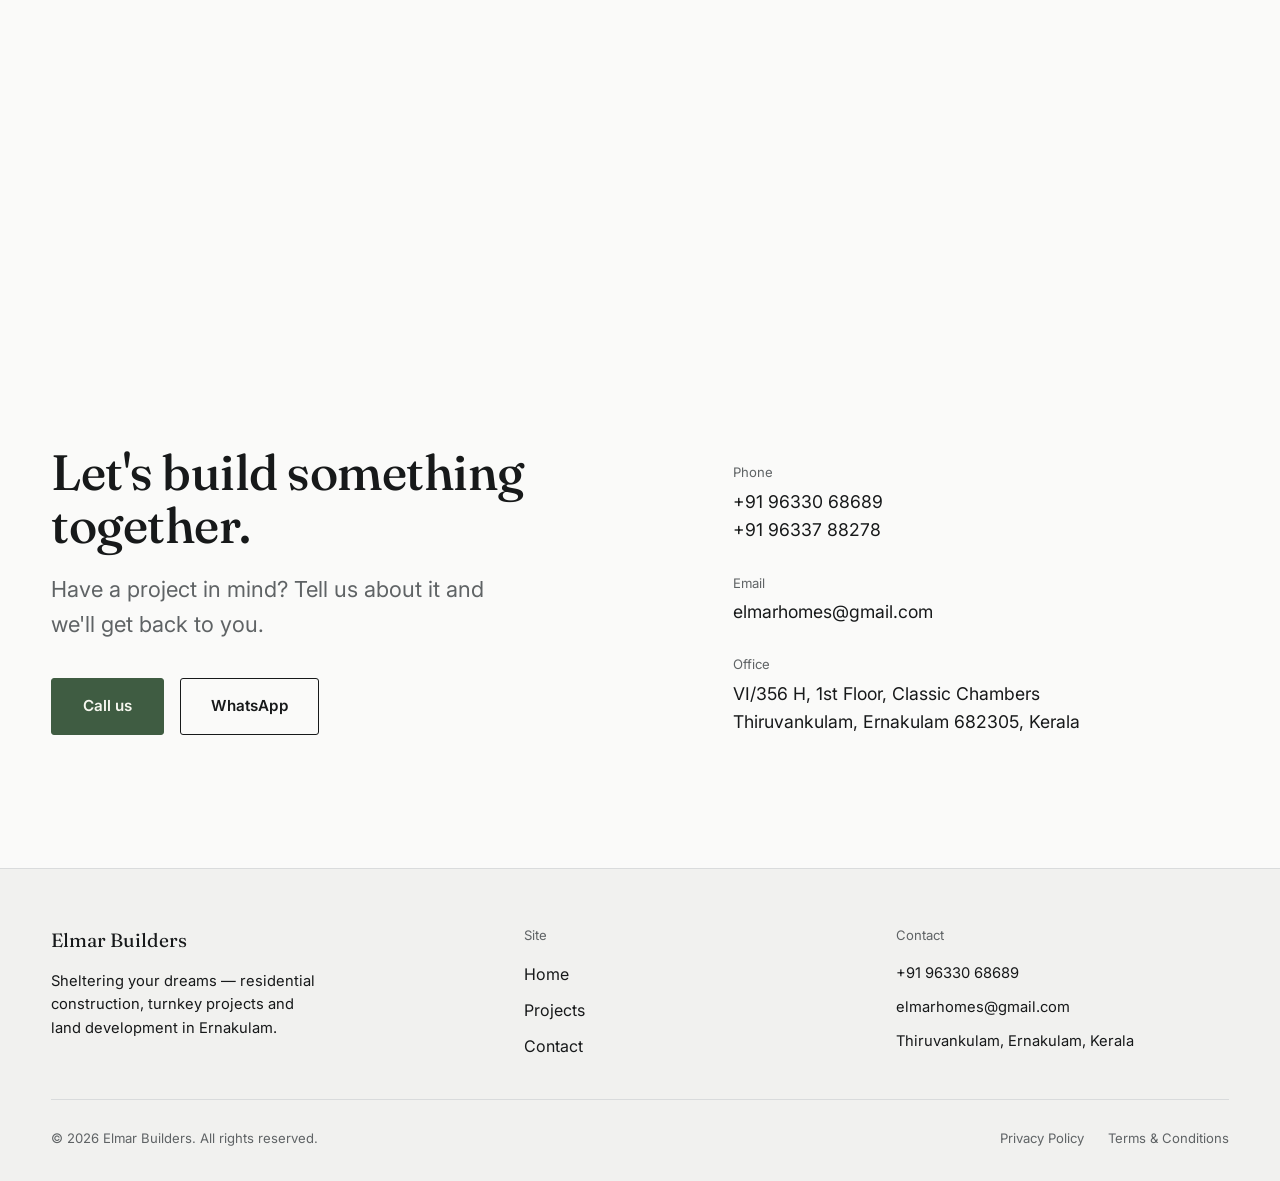
==== commit d2871a0a: "automatic back up" ====
--- a/program/index.html
+++ b/program/index.html
@@ -131,6 +131,9 @@
         <p class="section-kicker">The people who plan, build and stand behind every project.</p>
       </div>
 
+      
+
+      
       <div class="team-grid">
         <div class="team-card reveal">
           <div class="team-card__frame">
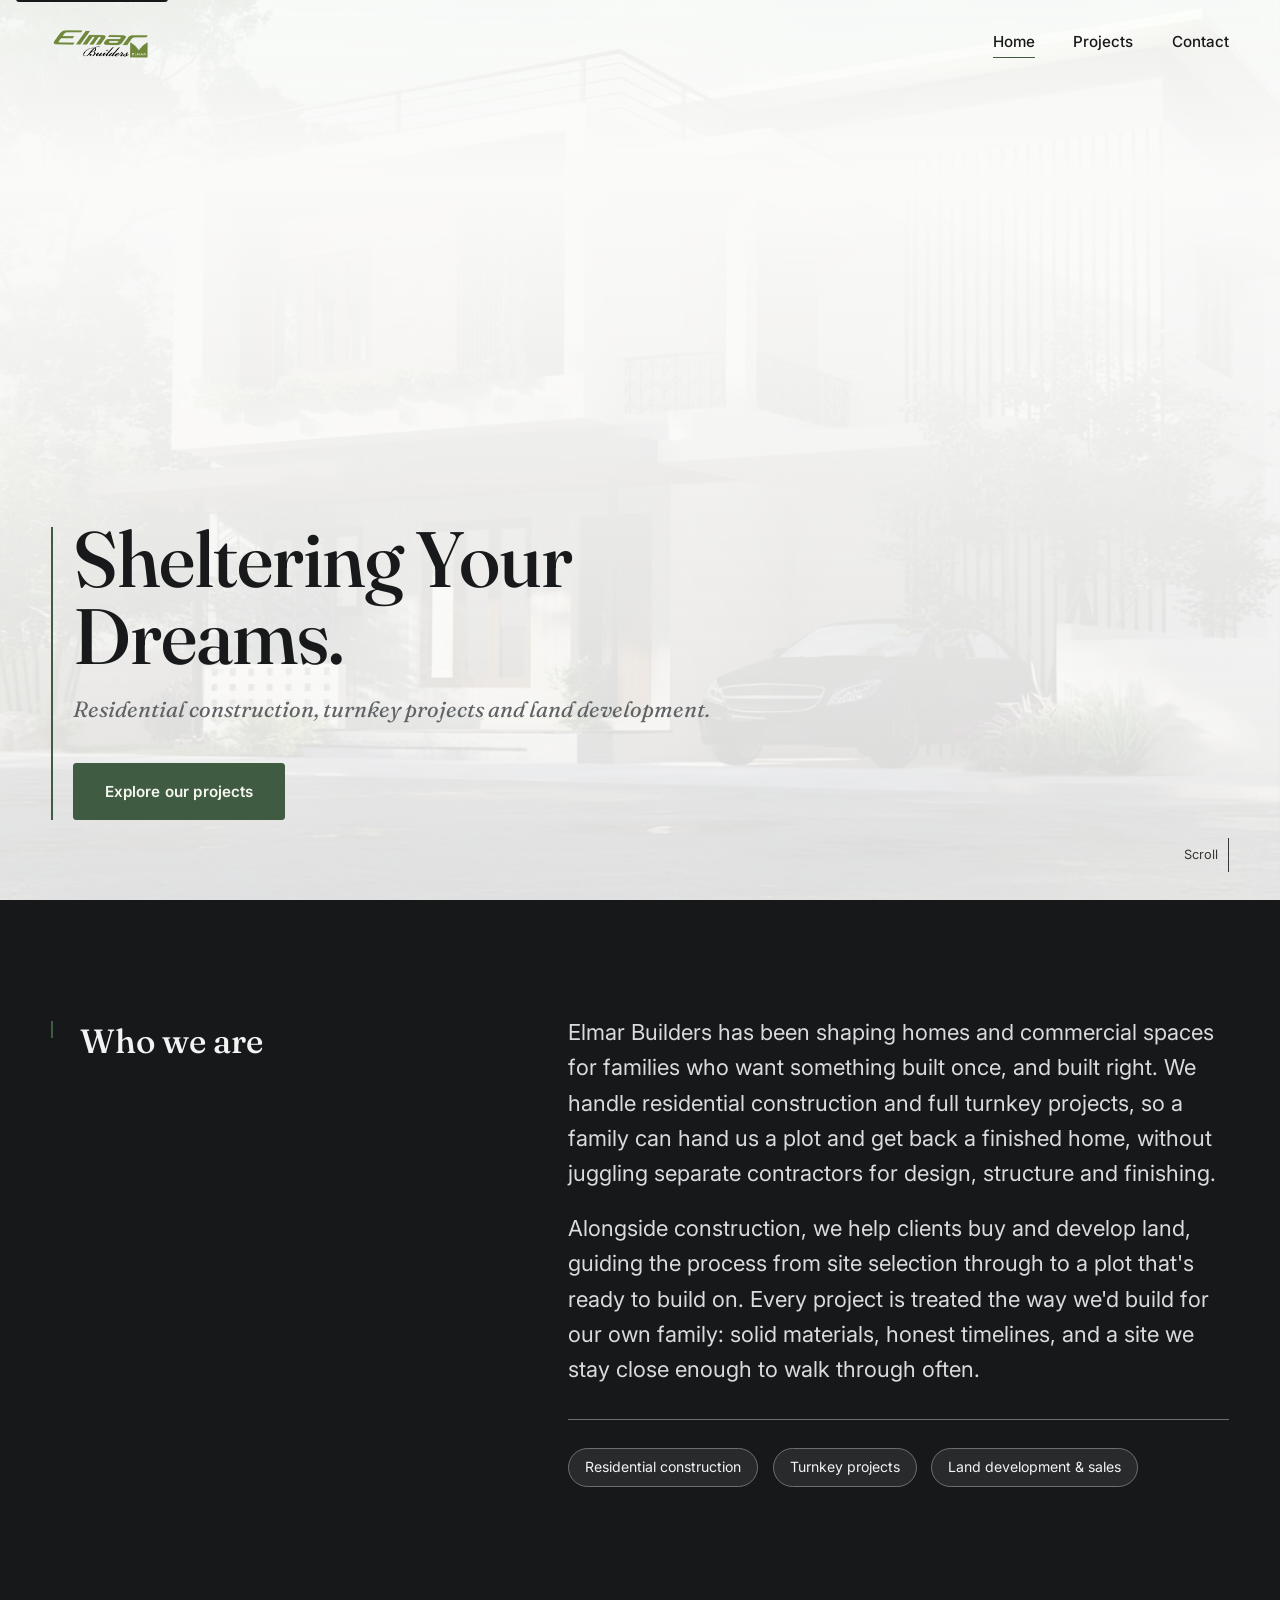
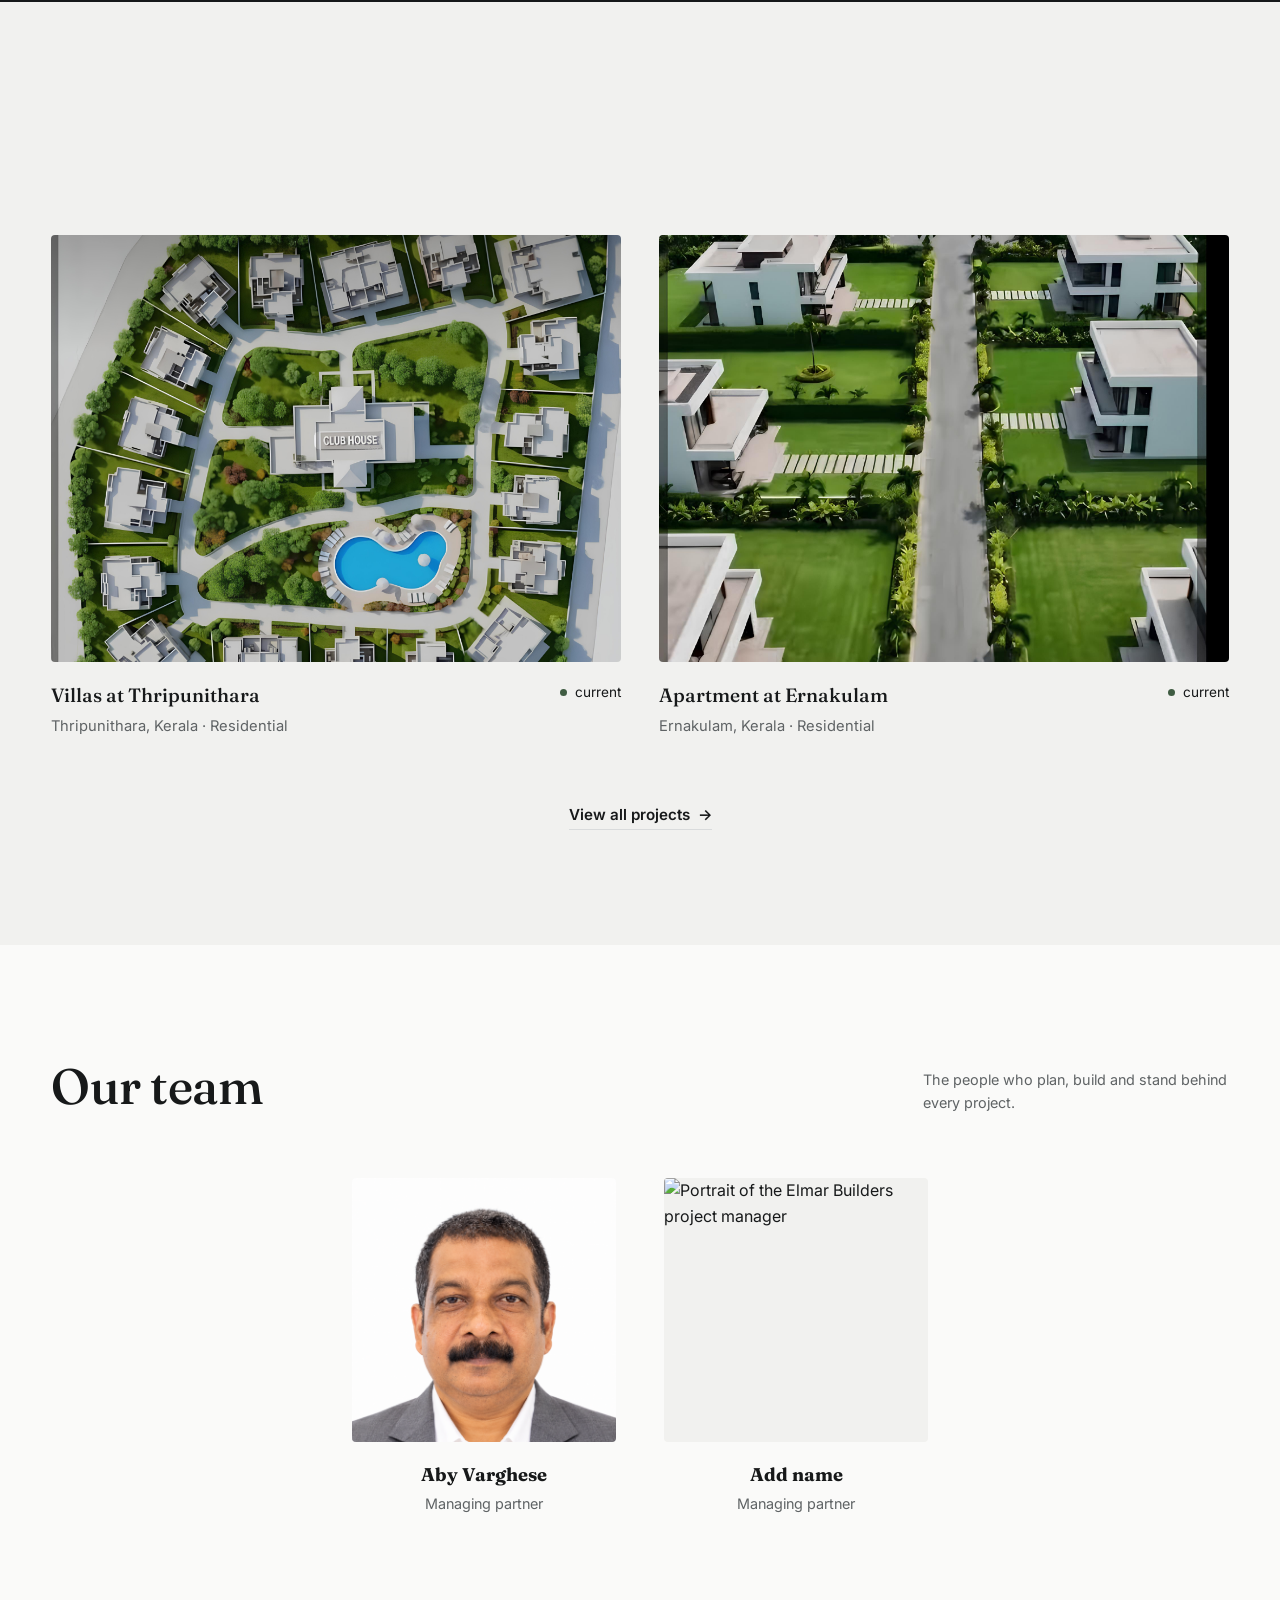
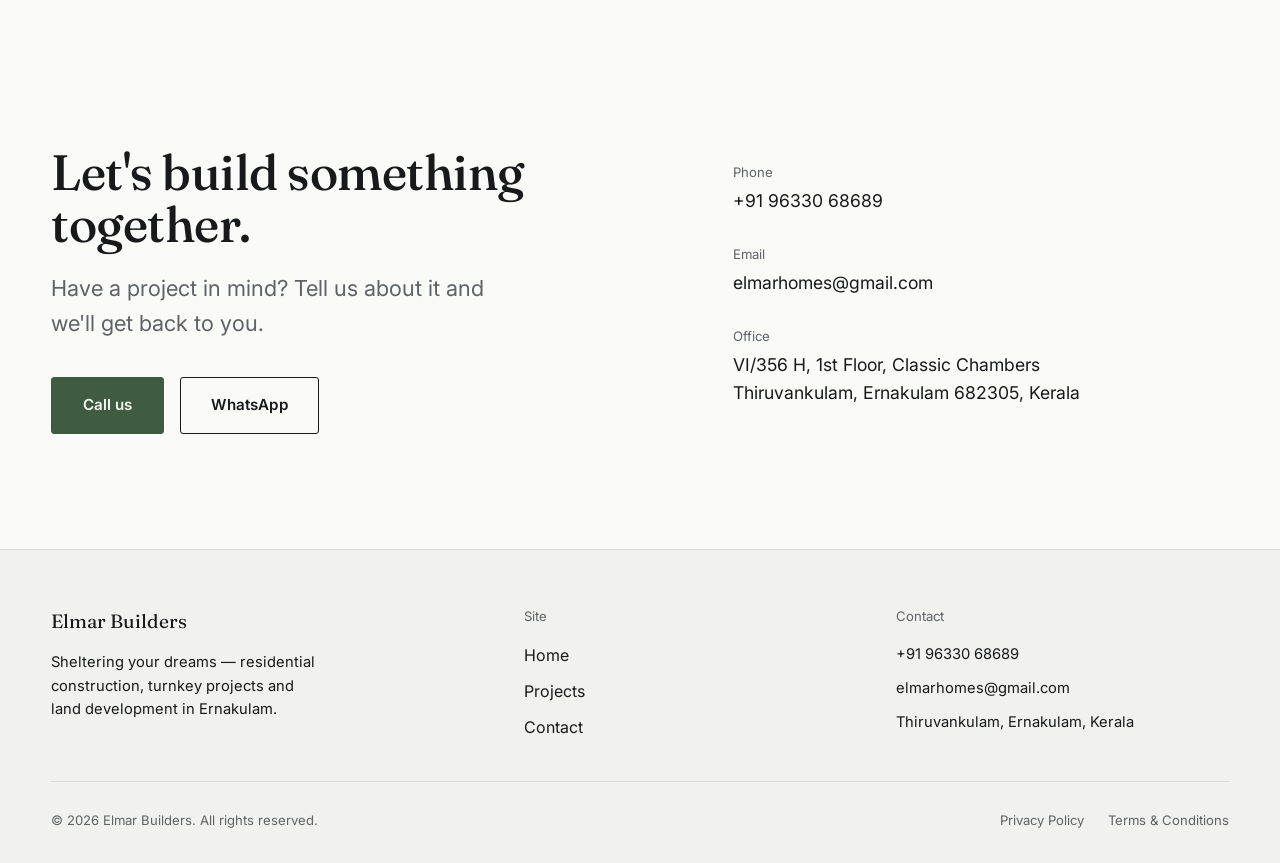
==== commit 86bf68cf: "automatic back up" ====
--- a/program/index.html
+++ b/program/index.html
@@ -167,7 +167,7 @@
       <dl class="contact__details reveal">
         <div class="contact__item">
           <dt>Phone</dt>
-          <dd><a href="tel:+919633068689">+91 96330 68689</a><br><a href="tel:+919633788278">+91 96337 88278</a></dd>
+          <dd><a href="tel:+919633068689">+91 96330 68689</a></dd>
         </div>
         <div class="contact__item">
           <dt>Email</dt>
--- a/program/css/style.css
+++ b/program/css/style.css
@@ -560,10 +560,18 @@
   display: grid;
   grid-template-columns: repeat(2, minmax(0, 1fr));
   gap: clamp(1.5rem, 4vw, 3rem);
-  max-width: 40 rem;
+  max-width: 36rem;
+  margin-inline: auto;
+}
+
+.team-card {
+  display: flex;
+  flex-direction: column;
+  align-items: center;
 }
 
 .team-card__frame {
+  width: min(100%, 19rem);
   aspect-ratio: 1 / 1;
   overflow: hidden;
   border-radius: var(--radius-md);
